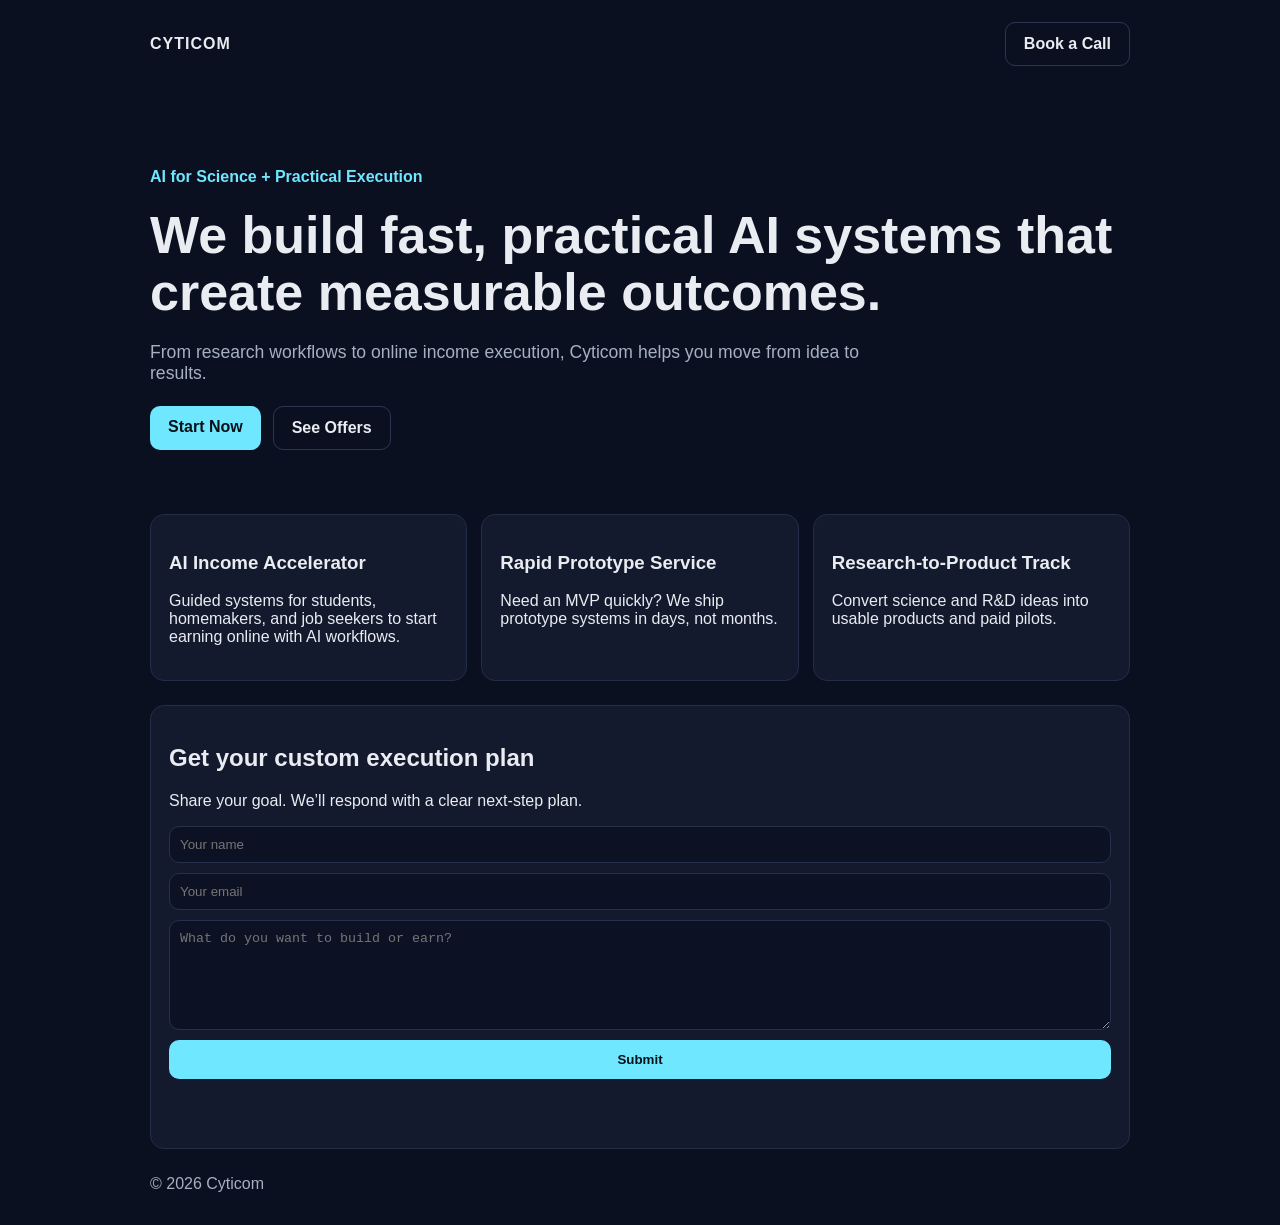
==== index.html @ e55407dc "Initial Cyticom site" ====
<!doctype html>
<html lang="en">
<head>
  <meta charset="UTF-8" />
  <meta name="viewport" content="width=device-width, initial-scale=1.0" />
  <title>Cyticom — AI for Science & Income Systems</title>
  <meta name="description" content="Cyticom builds practical AI systems for science, learning, and online income execution." />
  <link rel="stylesheet" href="styles.css" />
</head>
<body>
  <header class="wrap">
    <div class="brand">CYTICOM</div>
    <a class="btn ghost" href="#contact">Book a Call</a>
  </header>

  <main>
    <section class="hero wrap">
      <p class="tag">AI for Science + Practical Execution</p>
      <h1>We build fast, practical AI systems that create measurable outcomes.</h1>
      <p class="sub">From research workflows to online income execution, Cyticom helps you move from idea to results.</p>
      <div class="actions">
        <a class="btn" href="#contact">Start Now</a>
        <a class="btn ghost" href="#offers">See Offers</a>
      </div>
    </section>

    <section id="offers" class="wrap grid">
      <article class="card">
        <h3>AI Income Accelerator</h3>
        <p>Guided systems for students, homemakers, and job seekers to start earning online with AI workflows.</p>
      </article>
      <article class="card">
        <h3>Rapid Prototype Service</h3>
        <p>Need an MVP quickly? We ship prototype systems in days, not months.</p>
      </article>
      <article class="card">
        <h3>Research-to-Product Track</h3>
        <p>Convert science and R&D ideas into usable products and paid pilots.</p>
      </article>
    </section>

    <section class="wrap" id="contact">
      <div class="card contact">
        <h2>Get your custom execution plan</h2>
        <p>Share your goal. We’ll respond with a clear next-step plan.</p>
        <form id="leadForm">
          <input required name="name" placeholder="Your name" />
          <input required type="email" name="email" placeholder="Your email" />
          <textarea required name="goal" placeholder="What do you want to build or earn?"></textarea>
          <button class="btn" type="submit">Submit</button>
        </form>
        <p id="msg" class="msg"></p>
      </div>
    </section>
  </main>

  <footer class="wrap foot">© <span id="year"></span> Cyticom</footer>

  <script src="script.js"></script>
</body>
</html>
---- styles.css ----
:root { --bg:#0b1020; --fg:#e9ecf1; --muted:#a5b0c2; --brand:#6ee7ff; --card:#131a2e; }
* { box-sizing:border-box; }
body { margin:0; font-family:Inter,Segoe UI,Arial,sans-serif; background:var(--bg); color:var(--fg); }
.wrap { width:min(980px,92%); margin:0 auto; }
header { display:flex; justify-content:space-between; align-items:center; padding:22px 0; }
.brand { font-weight:700; letter-spacing:1px; }
.hero { padding:64px 0 40px; }
.tag { color:var(--brand); font-weight:600; }
h1 { font-size:clamp(28px,5vw,52px); line-height:1.1; margin:.4em 0; }
.sub { color:var(--muted); font-size:1.1rem; max-width:720px; }
.actions { display:flex; gap:12px; margin-top:22px; }
.btn { background:var(--brand); color:#081018; border:0; padding:12px 18px; border-radius:10px; text-decoration:none; font-weight:700; cursor:pointer; }
.btn.ghost { background:transparent; color:var(--fg); border:1px solid #2b3656; }
.grid { display:grid; grid-template-columns:repeat(auto-fit,minmax(220px,1fr)); gap:14px; padding:24px 0; }
.card { background:var(--card); border:1px solid #232d49; border-radius:14px; padding:18px; }
.contact form { display:grid; gap:10px; margin-top:10px; }
input,textarea { background:#0c1224; color:var(--fg); border:1px solid #26304b; border-radius:10px; padding:10px; }
textarea { min-height:110px; resize:vertical; }
.msg { color:var(--brand); min-height:1.2em; }
.foot { color:var(--muted); padding:26px 0 32px; }
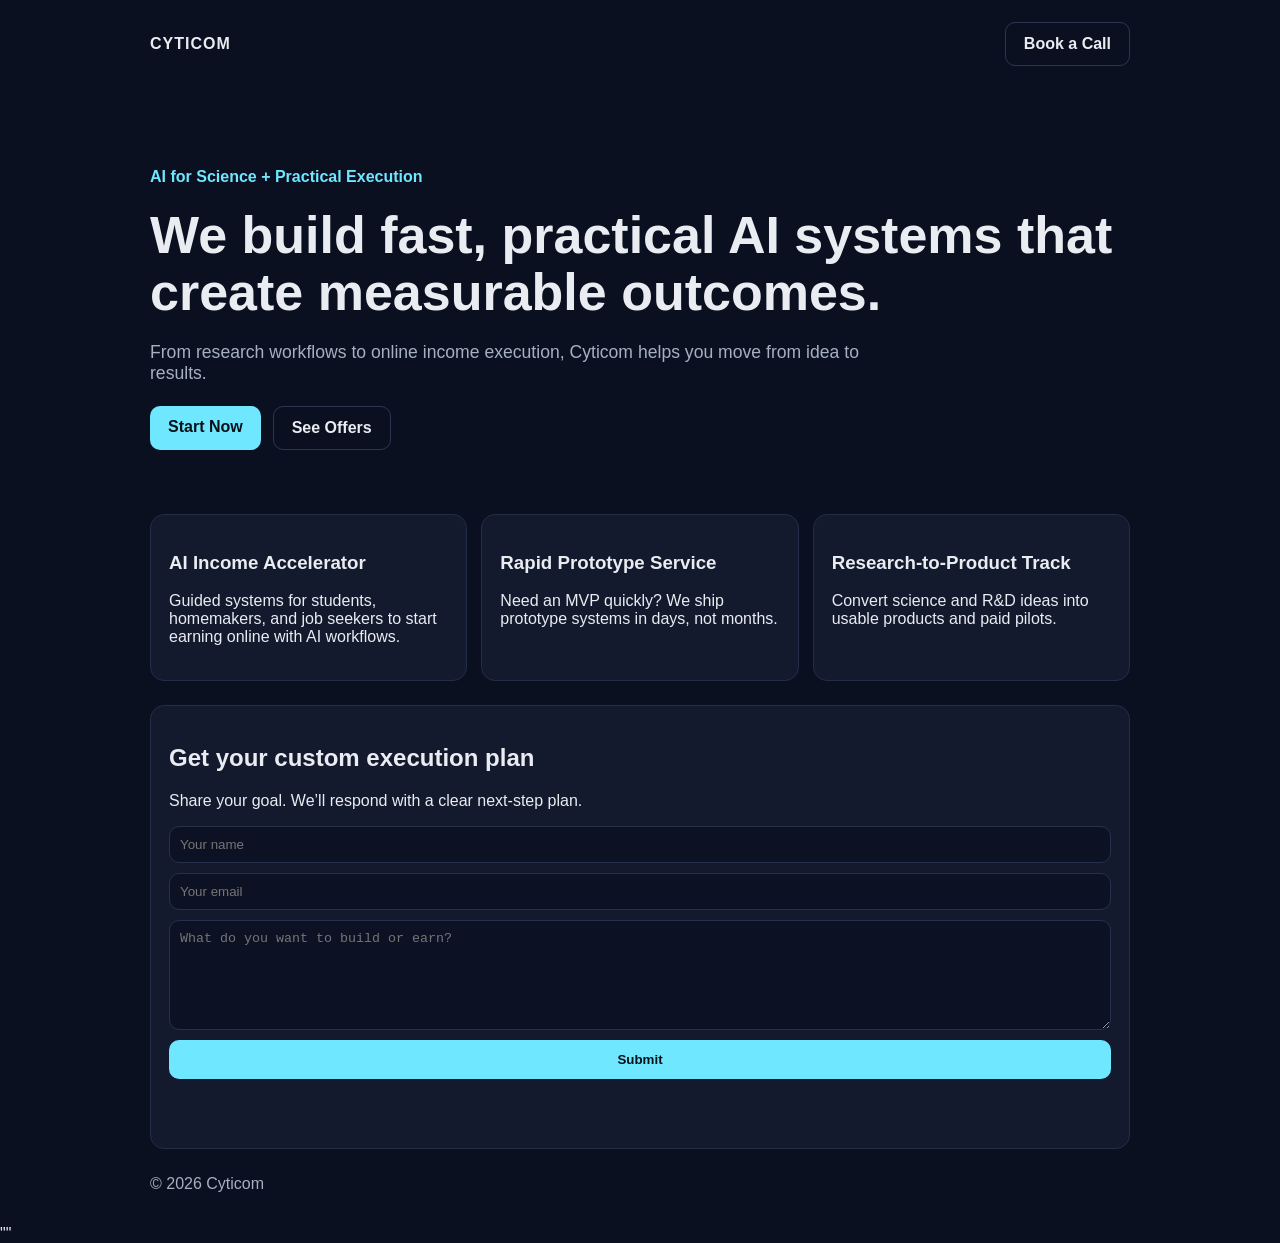
==== commit 9d8670e9: "deploy test" ====
--- a/index.html
+++ b/index.html
@@ -58,4 +58,4 @@
 
   <script src="script.js"></script>
 </body>
-</html>+</html>"<!-- deploy test -->" 
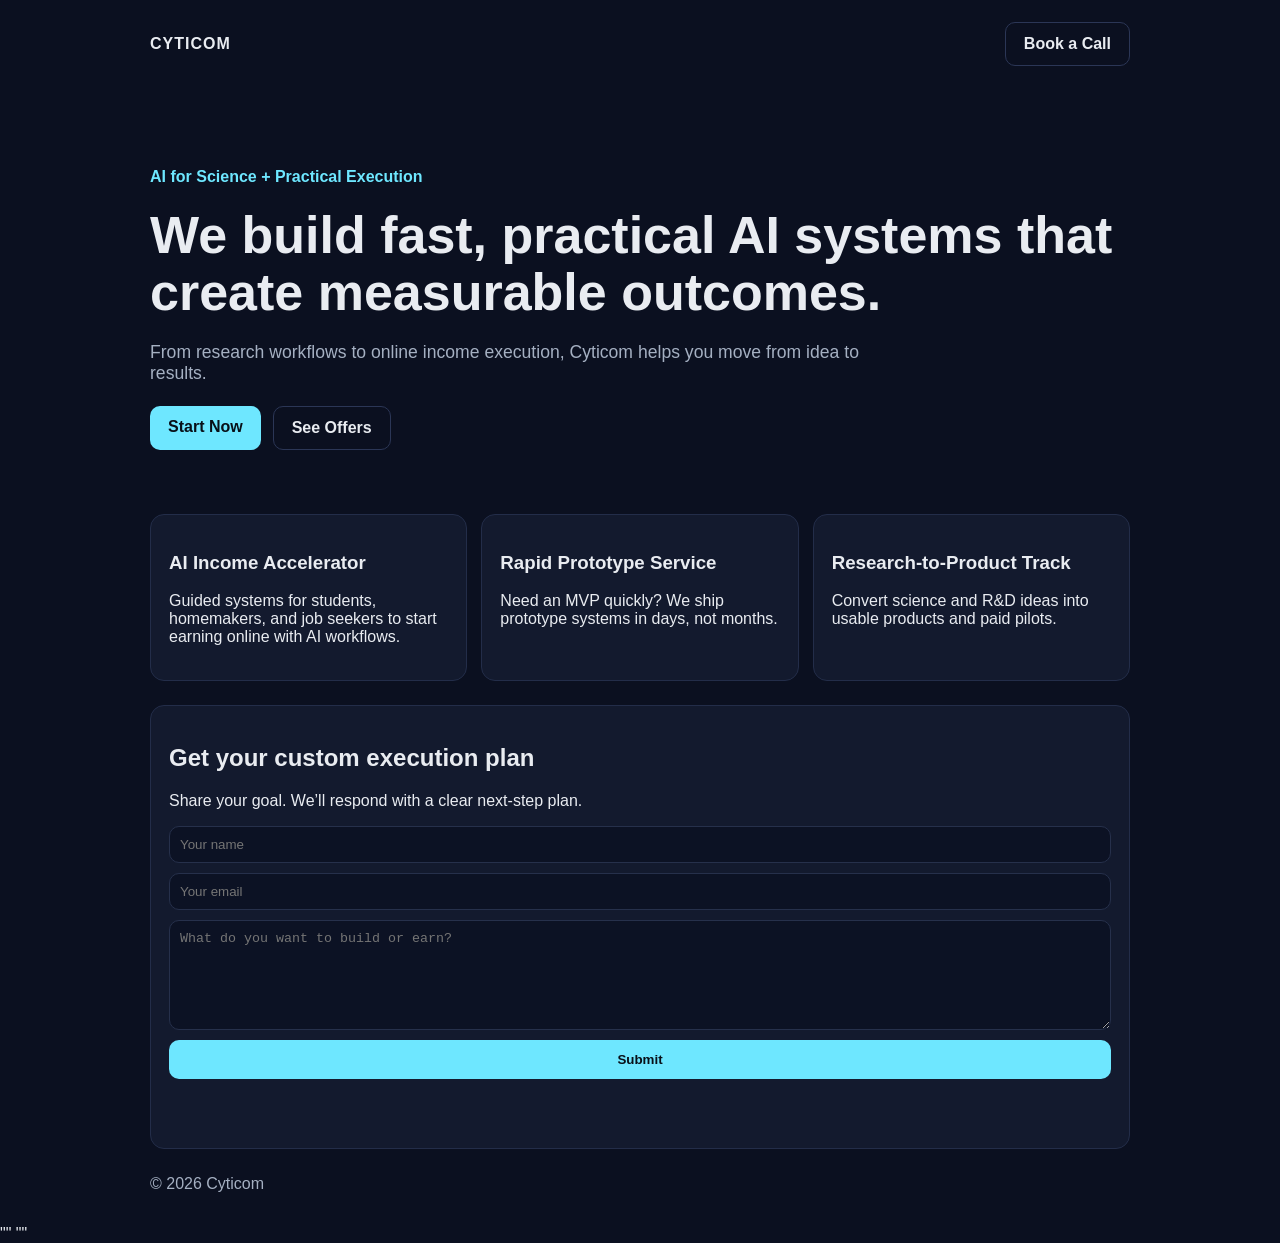
==== commit 2af85c5d: "deploy test" ====
--- a/index.html
+++ b/index.html
@@ -59,3 +59,4 @@
   <script src="script.js"></script>
 </body>
 </html>"<!-- deploy test -->" 
+"<!-- deploy test -->" 
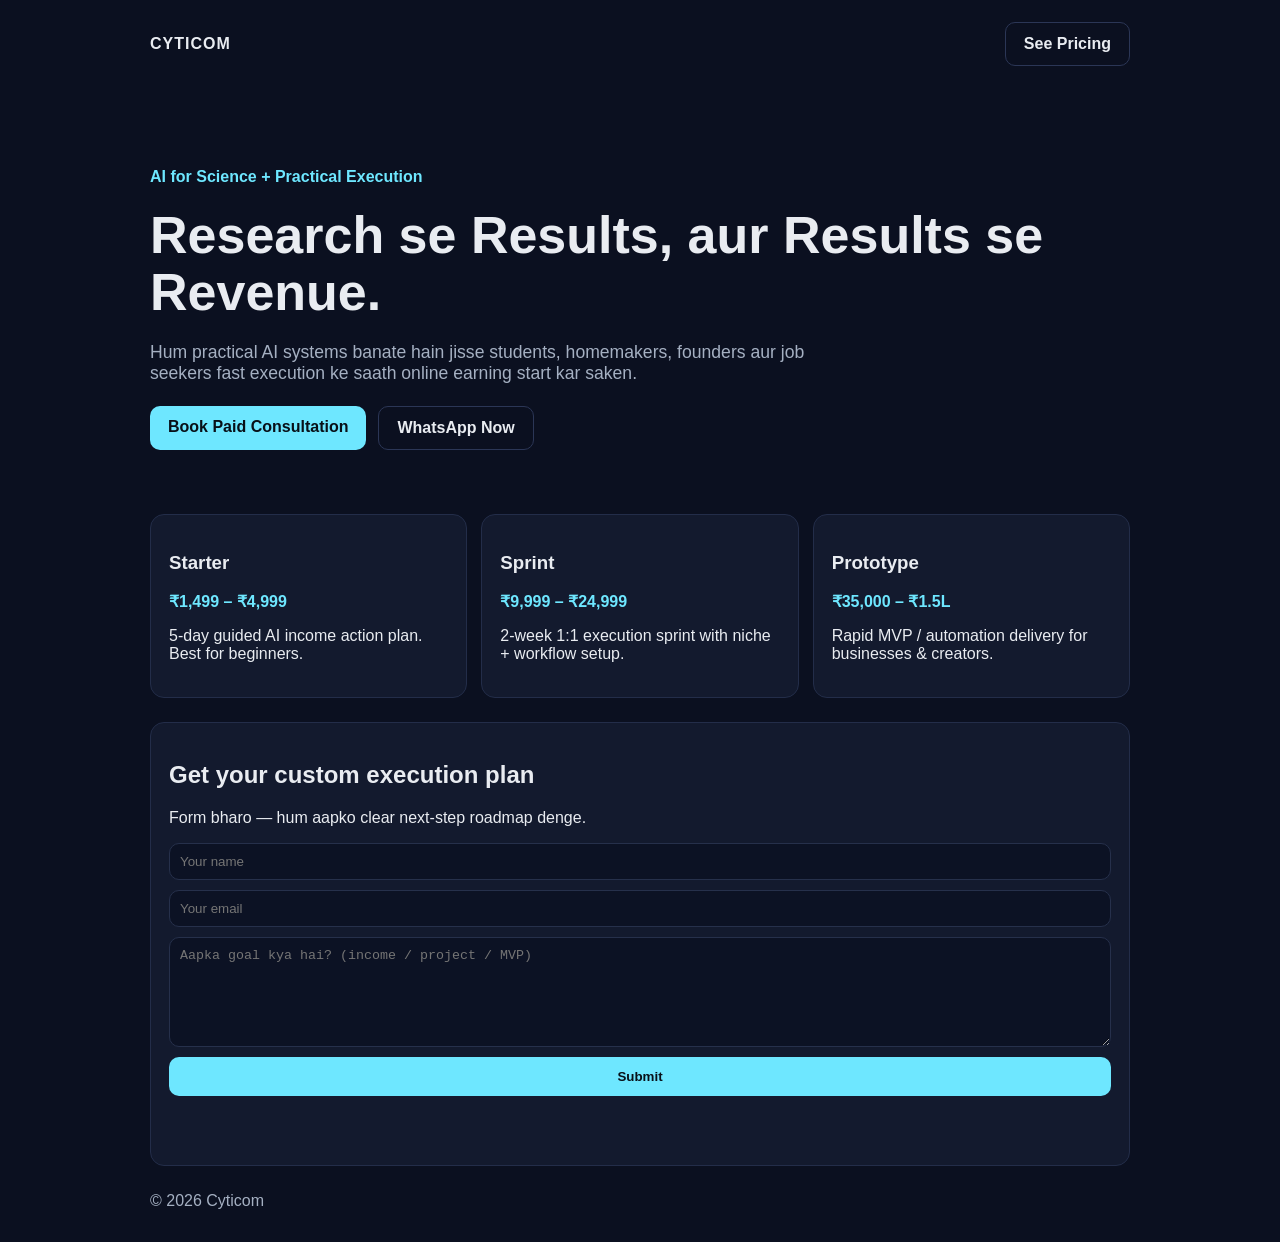
==== commit a4b42a7c: "Update hero CTA, pricing cards, and WhatsApp button" ====
--- a/index.html
+++ b/index.html
@@ -10,43 +10,46 @@
 <body>
   <header class="wrap">
     <div class="brand">CYTICOM</div>
-    <a class="btn ghost" href="#contact">Book a Call</a>
+    <a class="btn ghost" href="#pricing">See Pricing</a>
   </header>
 
   <main>
     <section class="hero wrap">
       <p class="tag">AI for Science + Practical Execution</p>
-      <h1>We build fast, practical AI systems that create measurable outcomes.</h1>
-      <p class="sub">From research workflows to online income execution, Cyticom helps you move from idea to results.</p>
+      <h1>Research se Results, aur Results se Revenue.</h1>
+      <p class="sub">Hum practical AI systems banate hain jisse students, homemakers, founders aur job seekers fast execution ke saath online earning start kar saken.</p>
       <div class="actions">
-        <a class="btn" href="#contact">Start Now</a>
-        <a class="btn ghost" href="#offers">See Offers</a>
+        <a class="btn" href="#contact">Book Paid Consultation</a>
+        <a class="btn ghost" href="https://wa.me/?text=Hi%20Cyticom%2C%20mujhe%20AI%20income%20consultation%20chahiye" target="_blank" rel="noopener">WhatsApp Now</a>
       </div>
     </section>
 
-    <section id="offers" class="wrap grid">
+    <section id="pricing" class="wrap grid">
       <article class="card">
-        <h3>AI Income Accelerator</h3>
-        <p>Guided systems for students, homemakers, and job seekers to start earning online with AI workflows.</p>
+        <h3>Starter</h3>
+        <p class="price">₹1,499 – ₹4,999</p>
+        <p>5-day guided AI income action plan. Best for beginners.</p>
       </article>
       <article class="card">
-        <h3>Rapid Prototype Service</h3>
-        <p>Need an MVP quickly? We ship prototype systems in days, not months.</p>
+        <h3>Sprint</h3>
+        <p class="price">₹9,999 – ₹24,999</p>
+        <p>2-week 1:1 execution sprint with niche + workflow setup.</p>
       </article>
       <article class="card">
-        <h3>Research-to-Product Track</h3>
-        <p>Convert science and R&D ideas into usable products and paid pilots.</p>
+        <h3>Prototype</h3>
+        <p class="price">₹35,000 – ₹1.5L</p>
+        <p>Rapid MVP / automation delivery for businesses & creators.</p>
       </article>
     </section>
 
     <section class="wrap" id="contact">
       <div class="card contact">
         <h2>Get your custom execution plan</h2>
-        <p>Share your goal. We’ll respond with a clear next-step plan.</p>
+        <p>Form bharo — hum aapko clear next-step roadmap denge.</p>
         <form id="leadForm">
           <input required name="name" placeholder="Your name" />
           <input required type="email" name="email" placeholder="Your email" />
-          <textarea required name="goal" placeholder="What do you want to build or earn?"></textarea>
+          <textarea required name="goal" placeholder="Aapka goal kya hai? (income / project / MVP)"></textarea>
           <button class="btn" type="submit">Submit</button>
         </form>
         <p id="msg" class="msg"></p>
@@ -58,5 +61,4 @@
 
   <script src="script.js"></script>
 </body>
-</html>"<!-- deploy test -->" 
-"<!-- deploy test -->" 
+</html>
--- a/styles.css
+++ b/styles.css
@@ -13,6 +13,7 @@
 .btn.ghost { background:transparent; color:var(--fg); border:1px solid #2b3656; }
 .grid { display:grid; grid-template-columns:repeat(auto-fit,minmax(220px,1fr)); gap:14px; padding:24px 0; }
 .card { background:var(--card); border:1px solid #232d49; border-radius:14px; padding:18px; }
+.price { color: var(--brand); font-weight: 700; margin: 4px 0 8px; }
 .contact form { display:grid; gap:10px; margin-top:10px; }
 input,textarea { background:#0c1224; color:var(--fg); border:1px solid #26304b; border-radius:10px; padding:10px; }
 textarea { min-height:110px; resize:vertical; }
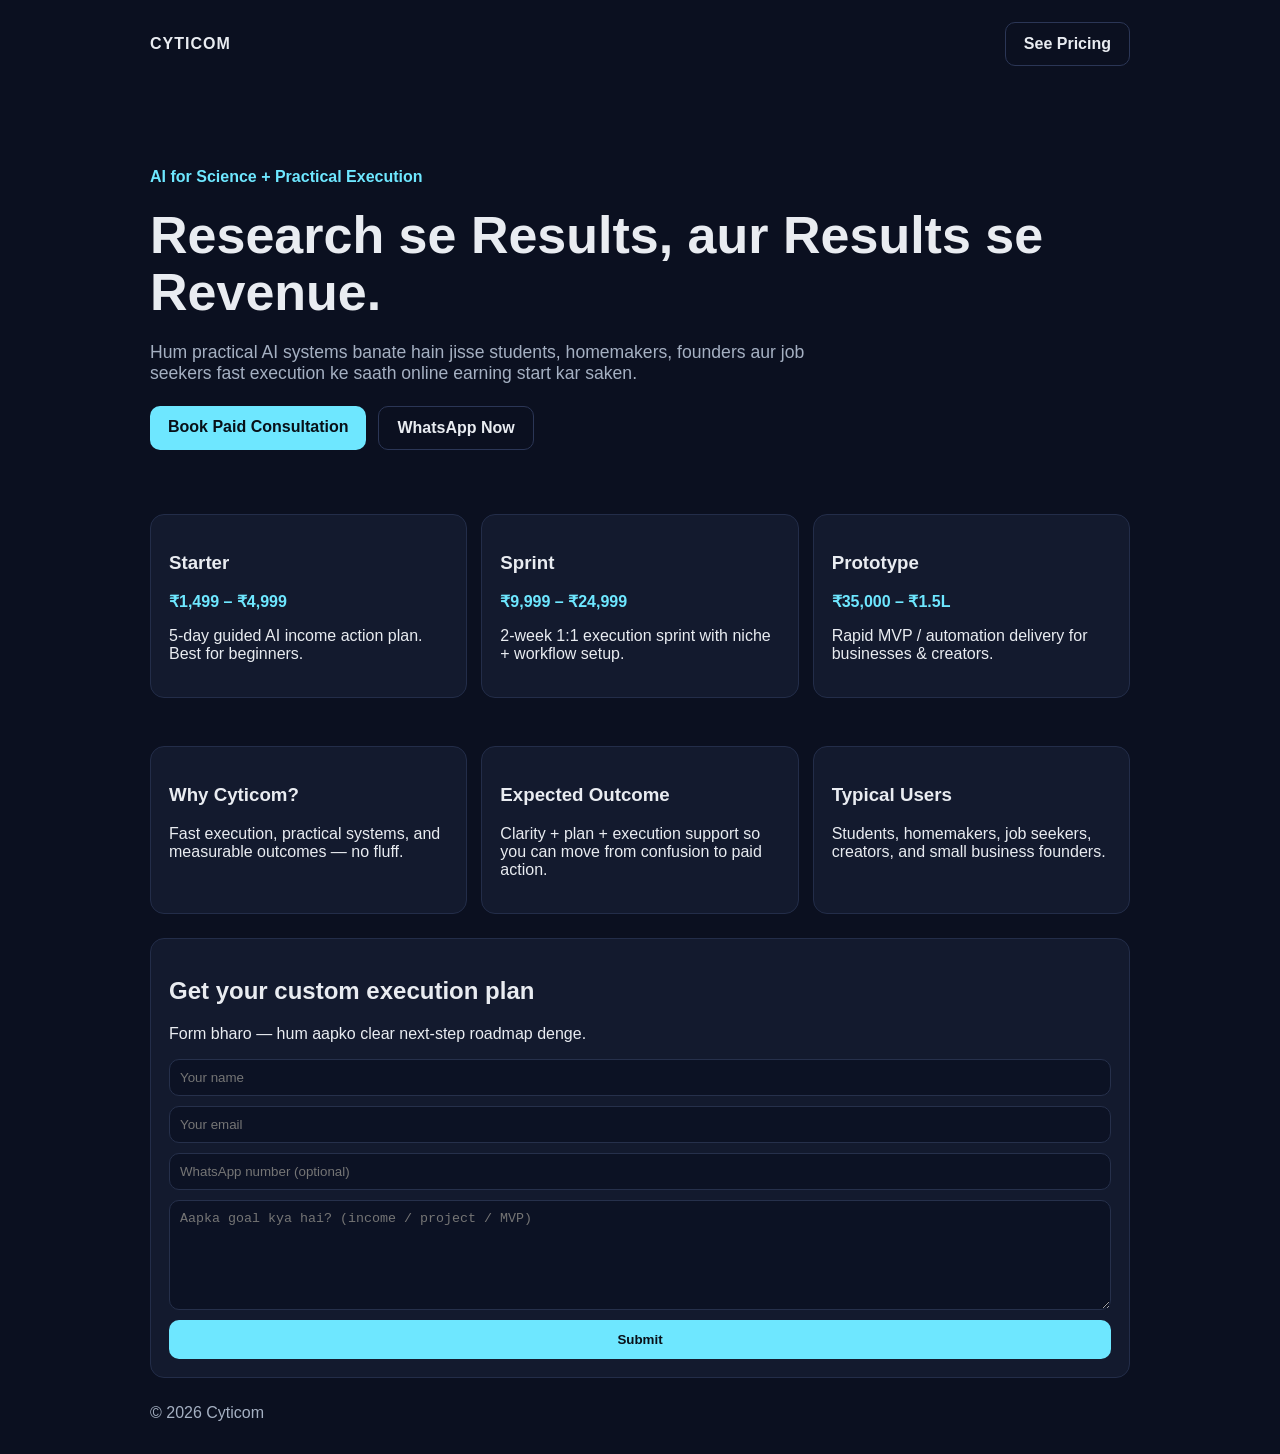
==== commit 1dd2a217: "Conversion upgrade: netlify form, SOP, sales playbook, tracker" ====
--- a/index.html
+++ b/index.html
@@ -42,17 +42,34 @@
       </article>
     </section>
 
+    <section class="wrap grid">
+      <article class="card">
+        <h3>Why Cyticom?</h3>
+        <p>Fast execution, practical systems, and measurable outcomes — no fluff.</p>
+      </article>
+      <article class="card">
+        <h3>Expected Outcome</h3>
+        <p>Clarity + plan + execution support so you can move from confusion to paid action.</p>
+      </article>
+      <article class="card">
+        <h3>Typical Users</h3>
+        <p>Students, homemakers, job seekers, creators, and small business founders.</p>
+      </article>
+    </section>
+
     <section class="wrap" id="contact">
       <div class="card contact">
         <h2>Get your custom execution plan</h2>
         <p>Form bharo — hum aapko clear next-step roadmap denge.</p>
-        <form id="leadForm">
+        <form name="cyticom-leads" method="POST" data-netlify="true" netlify-honeypot="bot-field" action="/thank-you.html">
+          <input type="hidden" name="form-name" value="cyticom-leads" />
+          <p class="hidden"><label>Don’t fill this: <input name="bot-field" /></label></p>
           <input required name="name" placeholder="Your name" />
           <input required type="email" name="email" placeholder="Your email" />
+          <input name="phone" placeholder="WhatsApp number (optional)" />
           <textarea required name="goal" placeholder="Aapka goal kya hai? (income / project / MVP)"></textarea>
           <button class="btn" type="submit">Submit</button>
         </form>
-        <p id="msg" class="msg"></p>
       </div>
     </section>
   </main>
--- a/styles.css
+++ b/styles.css
@@ -18,4 +18,5 @@
 input,textarea { background:#0c1224; color:var(--fg); border:1px solid #26304b; border-radius:10px; padding:10px; }
 textarea { min-height:110px; resize:vertical; }
 .msg { color:var(--brand); min-height:1.2em; }
+.hidden { display:none; }
 .foot { color:var(--muted); padding:26px 0 32px; }
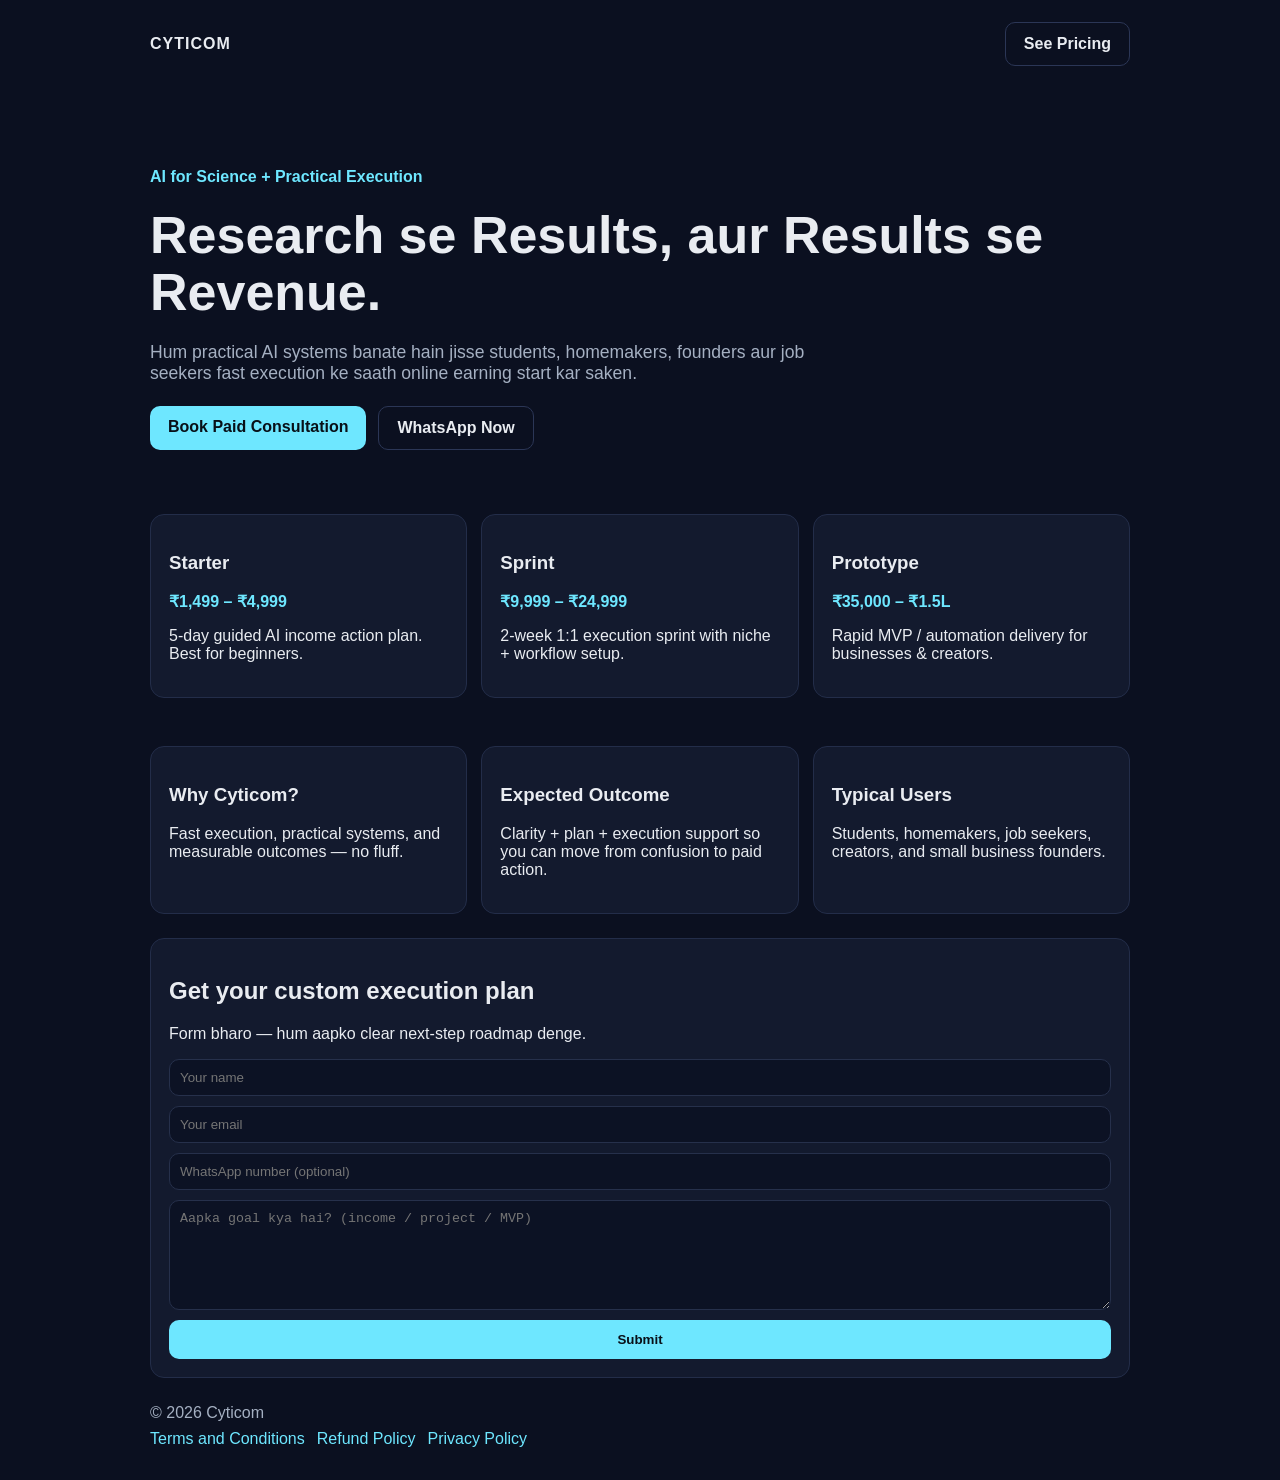
==== commit bc28d180: "Add Terms, Refund, Privacy policy pages and footer links" ====
--- a/index.html
+++ b/index.html
@@ -74,7 +74,14 @@
     </section>
   </main>
 
-  <footer class="wrap foot">© <span id="year"></span> Cyticom</footer>
+  <footer class="wrap foot">
+    © <span id="year"></span> Cyticom
+    <div style="margin-top:8px; display:flex; gap:12px; flex-wrap:wrap;">
+      <a href="/terms-and-conditions.html">Terms and Conditions</a>
+      <a href="/refund-policy.html">Refund Policy</a>
+      <a href="/privacy-policy.html">Privacy Policy</a>
+    </div>
+  </footer>
 
   <script src="script.js"></script>
 </body>
--- a/styles.css
+++ b/styles.css
@@ -20,3 +20,5 @@
 .msg { color:var(--brand); min-height:1.2em; }
 .hidden { display:none; }
 .foot { color:var(--muted); padding:26px 0 32px; }
+.foot a { color: var(--brand); text-decoration: none; }
+.foot a:hover { text-decoration: underline; }
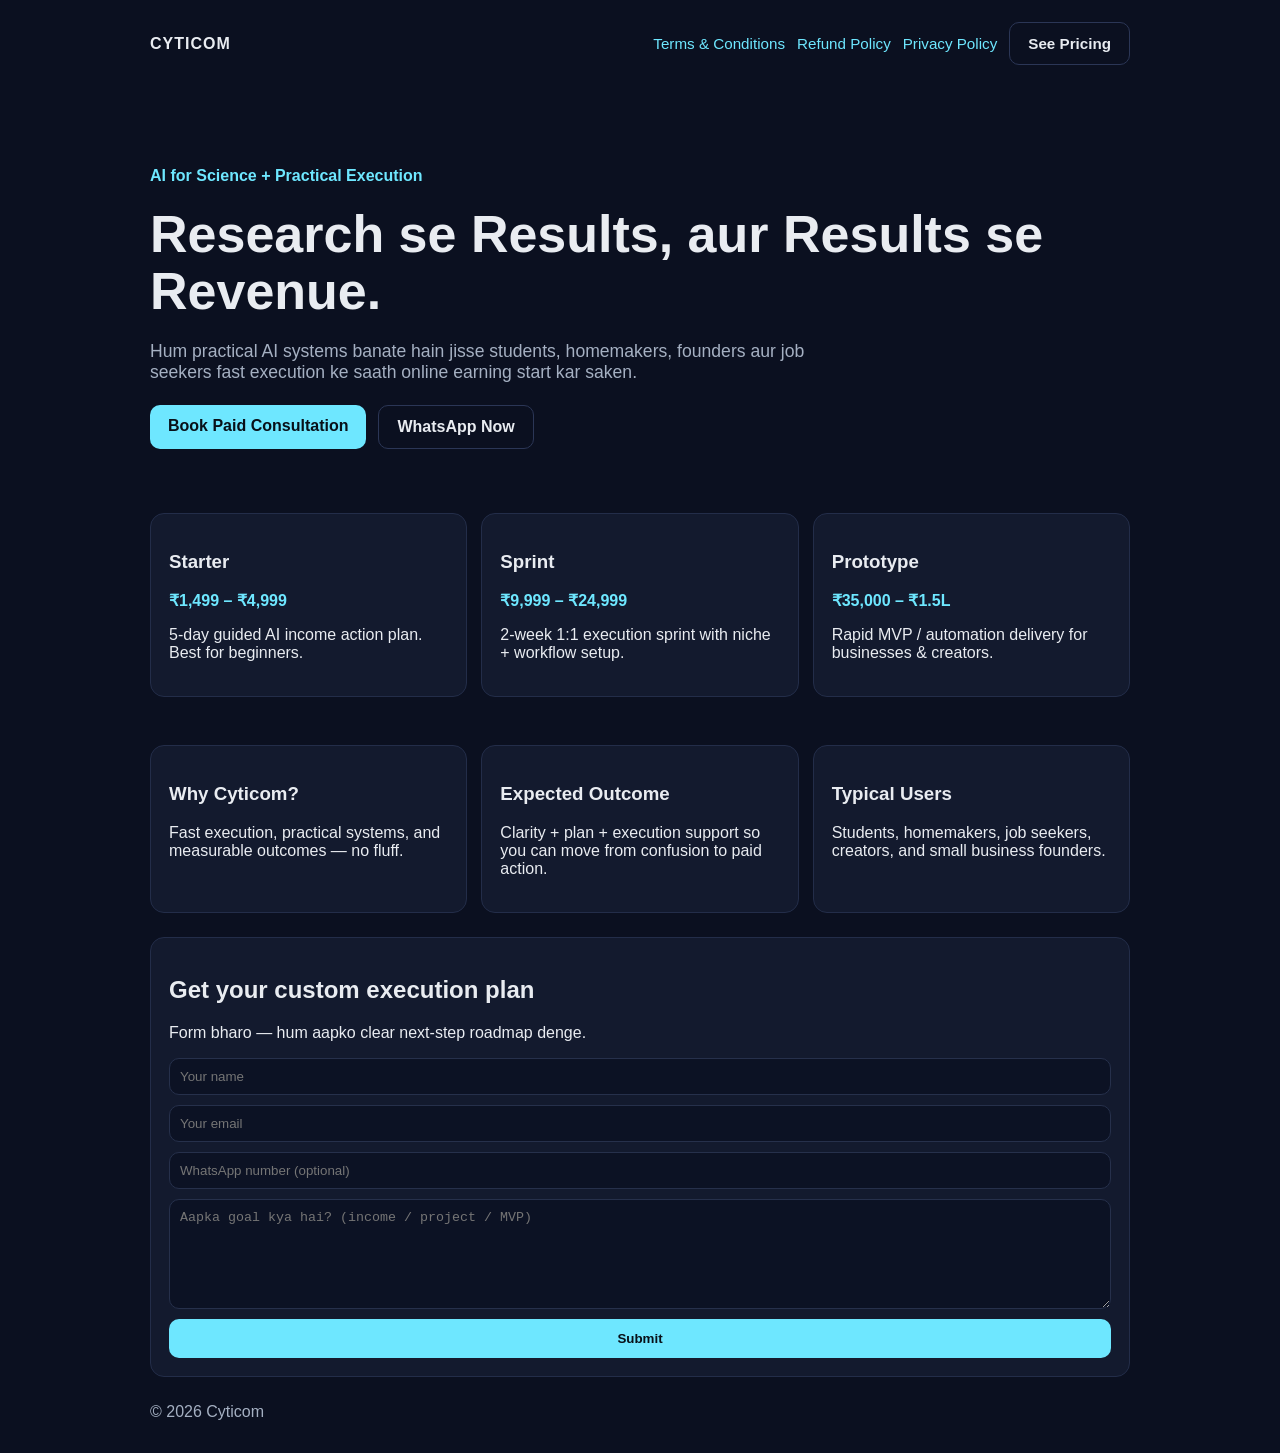
==== commit 46038991: "Add header policy menu and upgrade legal policy pages" ====
--- a/index.html
+++ b/index.html
@@ -10,7 +10,12 @@
 <body>
   <header class="wrap">
     <div class="brand">CYTICOM</div>
-    <a class="btn ghost" href="#pricing">See Pricing</a>
+    <nav class="top-nav">
+      <a href="/terms-and-conditions.html">Terms & Conditions</a>
+      <a href="/refund-policy.html">Refund Policy</a>
+      <a href="/privacy-policy.html">Privacy Policy</a>
+      <a class="btn ghost" href="#pricing">See Pricing</a>
+    </nav>
   </header>
 
   <main>
@@ -76,11 +81,6 @@
 
   <footer class="wrap foot">
     © <span id="year"></span> Cyticom
-    <div style="margin-top:8px; display:flex; gap:12px; flex-wrap:wrap;">
-      <a href="/terms-and-conditions.html">Terms and Conditions</a>
-      <a href="/refund-policy.html">Refund Policy</a>
-      <a href="/privacy-policy.html">Privacy Policy</a>
-    </div>
   </footer>
 
   <script src="script.js"></script>
--- a/styles.css
+++ b/styles.css
@@ -2,8 +2,11 @@
 * { box-sizing:border-box; }
 body { margin:0; font-family:Inter,Segoe UI,Arial,sans-serif; background:var(--bg); color:var(--fg); }
 .wrap { width:min(980px,92%); margin:0 auto; }
-header { display:flex; justify-content:space-between; align-items:center; padding:22px 0; }
+header { display:flex; justify-content:space-between; align-items:center; gap:16px; padding:22px 0; }
 .brand { font-weight:700; letter-spacing:1px; }
+.top-nav { display:flex; align-items:center; gap:12px; flex-wrap:wrap; justify-content:flex-end; }
+.top-nav a { color: var(--brand); text-decoration: none; font-size: 0.95rem; }
+.top-nav a:hover { text-decoration: underline; }
 .hero { padding:64px 0 40px; }
 .tag { color:var(--brand); font-weight:600; }
 h1 { font-size:clamp(28px,5vw,52px); line-height:1.1; margin:.4em 0; }
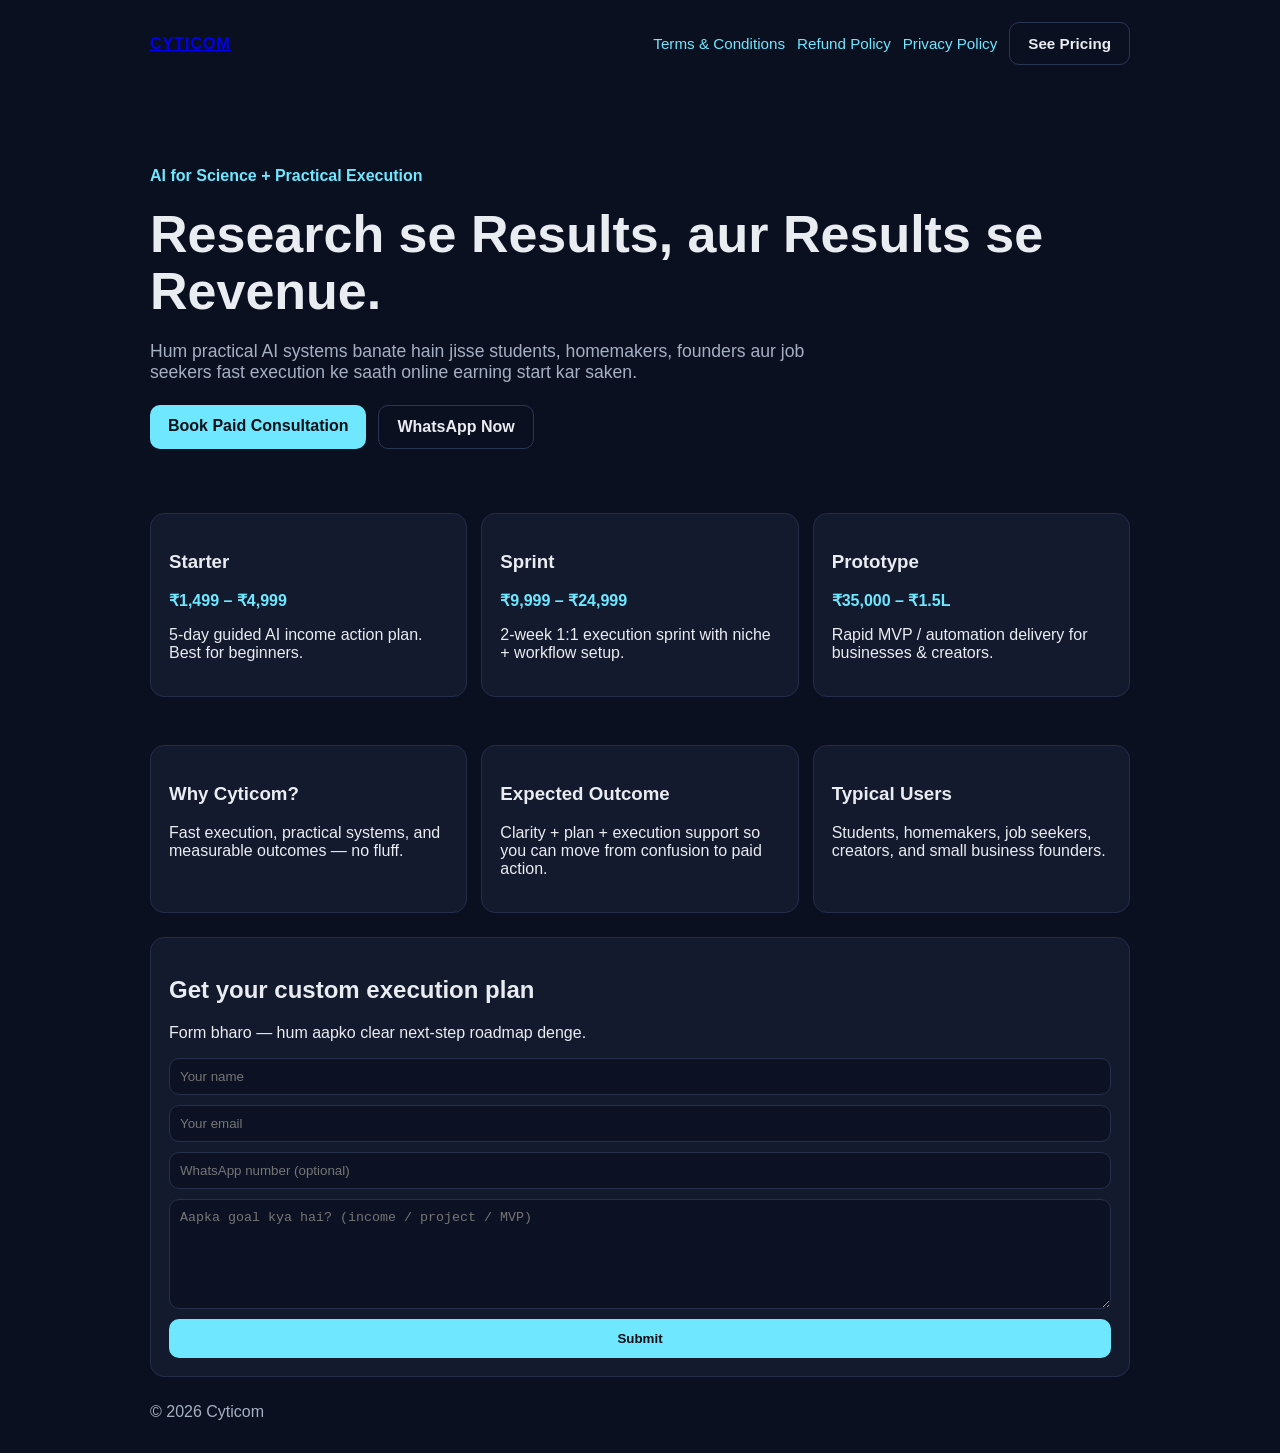
==== commit a3017a88: "Link CYTICOM logo to homepage" ====
--- a/index.html
+++ b/index.html
@@ -9,7 +9,7 @@
 </head>
 <body>
   <header class="wrap">
-    <div class="brand">CYTICOM</div>
+    <a class="brand" href="/">CYTICOM</a>
     <nav class="top-nav">
       <a href="/terms-and-conditions.html">Terms & Conditions</a>
       <a href="/refund-policy.html">Refund Policy</a>
